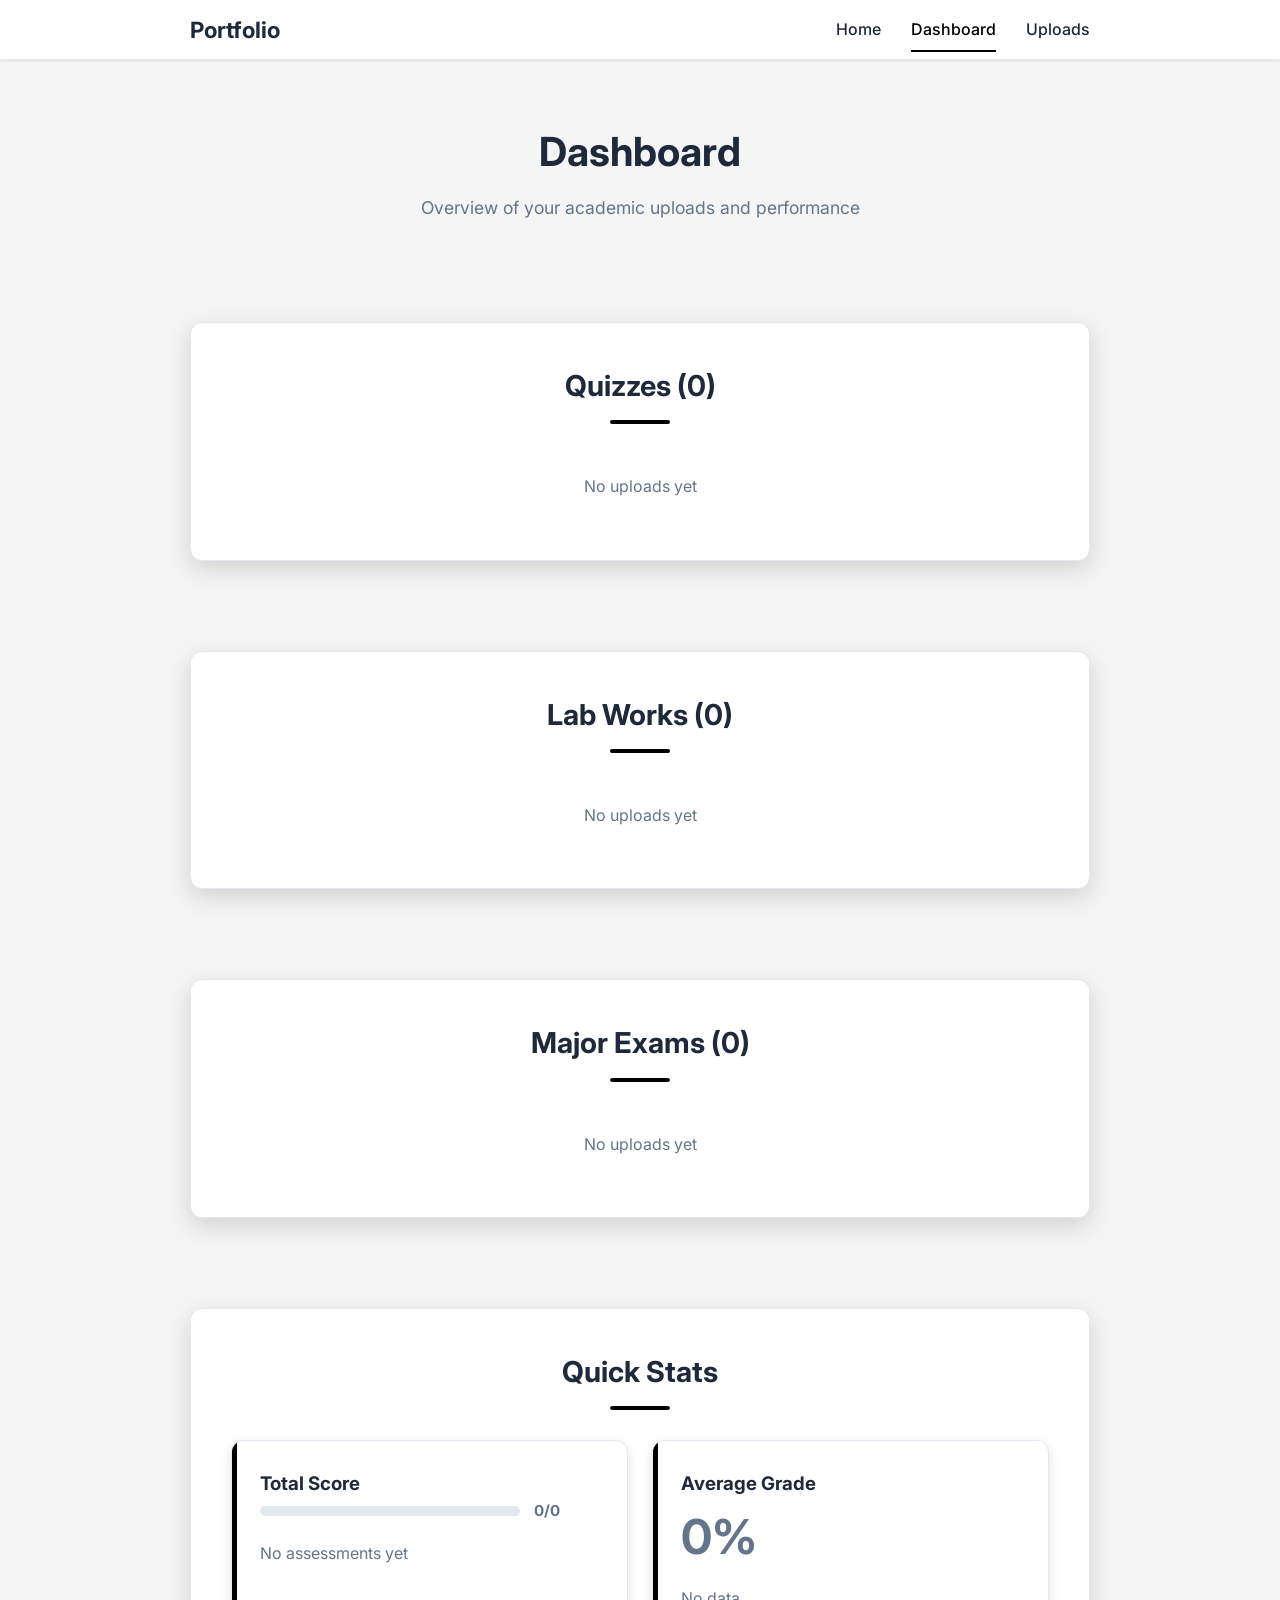
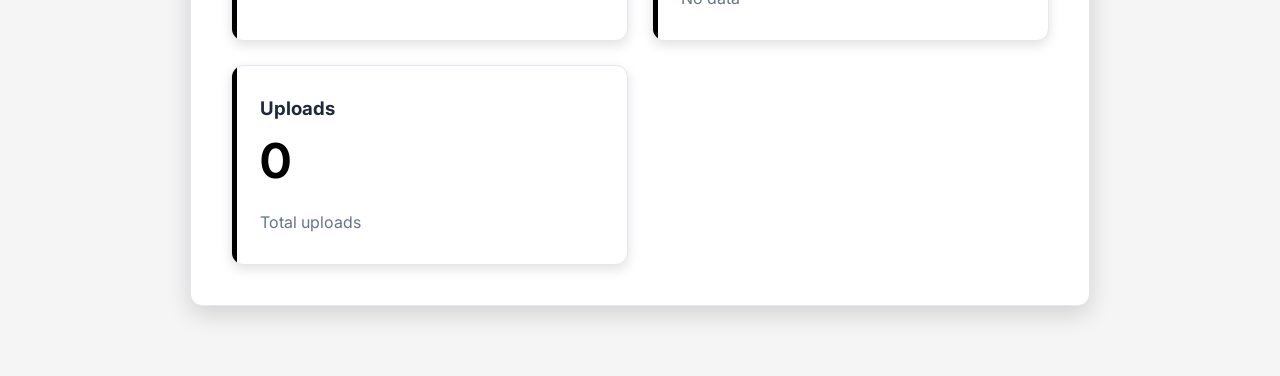
==== dashboard.html @ ac2b75e1 "Add files via upload" ====
<!DOCTYPE html>
<html lang="en">
<head>
    <meta charset="UTF-8">
    <meta name="viewport" content="width=device-width, initial-scale=1.0">
    <title>Dashboard | Academic Portfolio</title>
    <link rel="stylesheet" href="styles.css">
    <link href="https://fonts.googleapis.com/css2?family=Inter:wght@300;400;500;600;700&display=swap" rel="stylesheet">
    <link rel="preconnect" href="https://fonts.googleapis.com">
    <link rel="preconnect" href="https://fonts.gstatic.com" crossorigin>

<script src="app.js"></script>
<script>
window.uploads = JSON.parse(localStorage.getItem('uploads') || '[]');
function updateAll() {
  const totalScore = window.uploads.reduce((s, u) => s + u.score, 0);
  const totalMax = window.uploads.reduce((s, u) => s + u.maxScore, 0);
  document.querySelector('.total-score').textContent = `${totalScore}/${totalMax}`;
  document.querySelector('.avg-grade').textContent = totalMax ? ((totalScore / totalMax) * 100).toFixed(1) + '%' : '0%';
  document.querySelector('.total-uploads').textContent = window.uploads.length;
  
  ['quiz', 'lab', 'exam'].forEach(type => {
    const count = window.uploads.filter(u => u.type === type).length;
    const span = document.querySelector(`[data-type="${type}"] .count`);
    if (span) span.textContent = count;
    const grid = document.querySelector(`[data-type="${type}"] ~ .grades-grid`);
    if (grid) {
      const items = window.uploads.filter(u => u.type === type);
      grid.innerHTML = items.map(u => `
        <div class="task-card">
          <img src="${u.imagePreview}" class="task-image">
          <h4>${u.title}</h4>
          <div class="task-score">
            <div class="score-bar"><div class="score-fill" style="width:${u.percentage}"></div></div>
            <span>${u.score}/${u.maxScore}</span>
          </div>
        </div>
      `).join('') || '<div style="grid-column:1/-1;text-align:center;color:var(--text-muted);">No items</div>';
    }
  });
}
updateAll();
  window.addEventListener('storageUpdate', updateAll);
  window.uploads.forEach(u => {
    if (!u.percentage) {
      u.percentage = ((u.score / u.maxScore) * 100).toFixed(1) + '%';
      u.grade = parseFloat(u.percentage) >= 90 ? 'Excellent' : 'Good';
    }
  });
localStorage.setItem('uploads', JSON.stringify(window.uploads));
</script>

</head>
    
<body>
    <noscript>
        <div style="position:fixed;top:0;left:0;right:0;background:#ef4444;color:white;padding:1rem;text-align:center;z-index:9999;font-family:sans-serif;">
            JavaScript required for dashboard and uploads. Enable JS or use modern browser.
        </div>
    </noscript>
    <!-- Fixed top navigation bar - provides consistent navigation across all pages -->
    <!-- Logo, Home/Dashboard/Uploads links, mobile hamburger menu -->
    <nav class="top-nav">
        <div class="nav-container">
            <a href="index.html" class="nav-logo">Portfolio</a>
            <ul class="nav-menu">
                <li><a href="index.html" class="nav-link">Home</a></li>
                <li><a href="dashboard.html" class="nav-link active">Dashboard</a></li>
                <li class="dropdown">
                    <span class="nav-link dropdown-toggle">Uploads</span>
                    <ul class="dropdown-menu">
                        <li><a href="quiz-upload.html" class="dropdown-item">Quiz Upload</a></li>
                        <li><a href="lab-upload.html" class="dropdown-item">Lab Work Upload</a></li>
                        <li><a href="major-exam-upload.html" class="dropdown-item">Major Exam Upload</a></li>
                    </ul>
                </li>
            </ul>
            <div class="hamburger">
                <span></span>
                <span></span>
                <span></span>
            </div>
        </div>
    </nav>

    <div class="container" style="padding-top: 80px;">
        <main class="grades-section">
            <div style="text-align: center; margin-bottom: 40px;">
                <h1 style="font-size: 2.5rem; color: var(--primary-dark); margin-bottom: 10px;">Dashboard</h1>
                <p style="color: var(--text-muted); font-size: 1.1rem;">Overview of your academic uploads and performance</p>
            </div>

            <!-- Quizzes Section -->
            <div class="about-section">
<h2 class="section-title" data-type="quiz">Quizzes (<span class="count">0</span>)</h2>
                <div class="grades-grid" id="quizzes-grid">
                </div>
            </div>

            <!-- Lab Works Section -->
            <div class="about-section">
<h2 class="section-title" data-type="lab">Lab Works (<span class="count">0</span>)</h2>
                <div class="grades-grid">
                </div>
            </div>

            <!-- Major Exams Section -->
            <div class="about-section">
<h2 class="section-title" data-type="exam">Major Exams (<span class="count">0</span>)</h2>
                <div class="grades-grid">
                </div>
            </div>

            <!-- Quick Stats (Placeholder) -->
            <div class="about-section">
                <h2 class="section-title">Quick Stats</h2>
                <div class="grades-grid">
                    <div class="task-card">
                        <h3>Total Score</h3>
                        <div class="task-score">
                            <div class="score-bar">
                                <div class="score-fill excellent" style="width: 0%;"></div>
                            </div>
<span class="score-text total-score">0/0</span>
                        </div>
                        <p style="margin-top: 10px; color: var(--text-muted);">No assessments yet</p>
                    </div>
                    <div class="task-card">
                        <h3>Average Grade</h3>
<span class="avg-grade" style="font-size: 3rem; font-weight: 700; color: var(--text-muted);">—</span>
                        <p style="margin-top: 10px; color: var(--text-muted);">No data</p>
                    </div>
                    <div class="task-card">
                        <h3>Uploads</h3>
<div class="total-uploads" style="font-size: 3rem; font-weight: 700; color: var(--primary-blue);">0</div>
                        <p style="margin-top: 10px; color: var(--text-muted);">Total uploads</p>
                    </div>
                </div>
            </div>
        </main>
    </div>
</body>
</html>
---- styles.css ----
/* Tech/Corporate Student Portfolio Styles - Complete commented stylesheet */

/* Import Google Fonts for Inter font family with multiple weights for typography hierarchy */
@import url('https://fonts.googleapis.com/css2?family=Inter:wght@300;400;500;600;700&display=swap');

/* Universal reset and box-sizing for consistent layout calculations */
* {
    margin: 0;
    padding: 0;
    box-sizing: border-box;
}

/* CSS Custom Properties (variables) for consistent theming and easy maintenance */
:root {
    --primary-dark: #1e293b;        /* Main dark text and accent color */
    --nav-height: 60px;             /* Fixed height for navigation bar */
    --nav-bg: #ffffff;              /* Navigation background */
    --nav-border: #e5e5e5;          /* Navigation bottom border */

--primary-blue: #000000;        /* Primary accent color (used for borders, underlines) - black for B&W */
    --accent-cyan: #333333;         /* Secondary hover accent - dark gray */
    --accent-purple: #666666;       /* Purple accent for specific sections - gray */
--success: #000000;             /* Success state color - black */
    --warning: #333333;             /* Warning state color - dark gray */
    --danger: #666666;              /* Danger/error color - gray */
    --bg-light: #f5f5f5;            /* Light background color for cards */
    --bg-dark: #1e293b;             /* Dark background */
    --text-dark: #1e293b;           /* Primary text color */
    --text-muted: #64748b;          /* Secondary/muted text */
    --border-color: #e2e8f0;        /* General borders */
    --card-bg: #ffffff;             /* Card backgrounds */
    --shadow-sm: 0 1px 3px rgba(0, 0, 0, 0.1);     /* Small shadow for subtle elevation */
    --shadow-md: 0 4px 12px rgba(0, 0, 0, 0.12);   /* Medium shadow */
    --shadow-lg: 0 8px 24px rgba(0, 0, 0, 0.15);   /* Large shadow for prominent cards */
}

.profile-fallback {
    font-size: 3.5rem;
    color: var(--text-muted);
    font-weight: 200;
    z-index: 1;
}

/* Base body styling with font family fallback chain and light background */
body {
    font-family: 'Inter', -apple-system, BlinkMacSystemFont, 'Segoe UI', sans-serif;
    background: #f5f5f5;
    min-height: 100vh;
    padding: 40px 20px;
    color: var(--text-dark);
    line-height: 1.6;
}

/* Main content container - centers content with max-width constraint */
.container {
    max-width: 900px;
    margin: 0 auto;
}

/* Header styling - centered with bottom accent underline */
header {
    text-align: center;
    margin-bottom: 40px;
    position: relative;
}

header h1 {
    color: var(--primary-dark);
    font-size: 2.5rem;
    font-weight: 700;
    letter-spacing: -0.5px;
    position: relative;
    display: inline-block;
    padding-bottom: 12px;
}

/* Decorative underline accent below header using ::after pseudo-element */
header h1::after {
    content: '';
    position: absolute;
    bottom: 0;
    left: 50%;
    width: 80px;
    height: 4px;
    background: var(--primary-blue);
    border-radius: 2px;
}

/* Container for back button - left-aligned with margin */
.back-button-container {
    display: flex;
    justify-content: flex-start;
    margin-bottom: 24px;
}

/* Back button styling with icon, border, and hover effects */
.back-btn {
    display: inline-flex;
    align-items: center;
    gap: 8px;
    background: white;
    color: var(--primary-dark);
    padding: 12px 24px;
    border-radius: 8px;
    text-decoration: none;
    font-weight: 600;
    border: 2px solid var(--border-color);
    font-size: 0.9rem;
    letter-spacing: 0.3px;
    box-shadow: var(--shadow-sm);
}

.back-btn:hover {
    background: var(--primary-dark);
    color: white;
    border-color: var(--primary-dark);
}

/* Fixed top navigation bar styling */
.top-nav {
    position: fixed;
    top: 0;
    left: 0;
    right: 0;
    height: var(--nav-height);
    background: var(--nav-bg);
    border-bottom: 1px solid var(--nav-border);
    box-shadow: var(--shadow-sm);
    z-index: 1000;
    padding: 0 20px;
    display: flex;
    align-items: center;
    font-weight: 600;
}

/* Navigation container - centers content and handles layout */
.nav-container {
    max-width: 900px;
    margin: 0 auto;
    width: 100%;
    display: flex;
    justify-content: space-between;
    align-items: center;
}

/* Logo link styling */
.nav-logo {
    font-size: 1.4rem;
    font-weight: 700;
    color: var(--primary-dark);
    text-decoration: none;
}

/* Main navigation menu - flex list with gaps */
.nav-menu {
    display: flex;
    list-style: none;
    gap: 30px;
    align-items: center;
}

/* Individual nav links with underline animation on hover */
.nav-link {
    color: var(--text-dark);
    text-decoration: none;
    font-weight: 500;
    padding: 8px 0;
    position: relative;
    transition: color 0.3s;
}

.nav-link:hover,
.nav-link.active {
    color: var(--primary-blue);
}

/* Animated underline effect using ::after pseudo-element */
.nav-link::after {
    content: '';
    position: absolute;
    bottom: -5px;
    left: 0;
    width: 0;
    height: 2px;
    background: var(--primary-blue);
    transition: width 0.3s;
}

.nav-link:hover::after,
.nav-link.active::after {
    width: 100%;
}

/* Dropdown container positioning */
.dropdown {
    position: relative;
}

.dropdown-toggle {
    cursor: pointer;
}

/* Dropdown menu - positioned absolutely, hidden by default with transition */
.dropdown-menu {
    position: absolute;
    top: 100%;
    right: 0;
    background: var(--card-bg);
    border: 1px solid var(--border-color);
    border-radius: 8px;
    min-width: 180px;
    box-shadow: var(--shadow-lg);
    opacity: 0;
    visibility: hidden;
    transform: translateY(-10px);
    transition: all 0.3s;
    list-style: none;
    padding: 8px 0;
}

/* Show dropdown on parent hover with smooth transition */
.dropdown:hover .dropdown-menu {
    opacity: 1;
    visibility: visible;
    transform: translateY(0);
}

/* Individual dropdown items */
.dropdown-item {
    padding: 12px 20px;
    color: var(--text-dark);
    text-decoration: none;
    display: block;
    font-weight: 500;
}

.dropdown-item:hover {
    background: var(--bg-light);
    color: var(--primary-blue);
}

/* Mobile hamburger menu - hidden on desktop */
.hamburger {
    display: none;
    flex-direction: column;
    gap: 4px;
    cursor: pointer;
}

/* Individual hamburger lines with transition for animation */
.hamburger span {
    width: 25px;
    height: 3px;
    background: var(--primary-dark);
    transition: 0.3s;
}

/* Profile main section layout */
.profile-section {
    display: flex;
    flex-direction: column;
    align-items: center;
    gap: 30px;
}

/* Main profile card container */
.profile-card {
    background: var(--card-bg);
    border-radius: 12px;
    padding: 40px;
    width: 100%;
    max-width: 800px;
    box-shadow: var(--shadow-lg);
    border: 1px solid var(--border-color);
    position: relative;
    overflow: hidden;
}

/* Top accent bar using ::before pseudo-element */
.profile-card::before {
    content: '';
    position: absolute;
    top: 0;
    left: 0;
    right: 0;
    height: 6px;
    background: var(--primary-blue);
}

/* Two-column profile layout (photo left, info right) */
.profile-layout {
    display: flex;
    gap: 50px;
    align-items: flex-start;
}

/* Left photo section container */
.profile-photo-section {
    display: flex;
    flex-direction: column;
    align-items: center;
    gap: 24px;
    flex-shrink: 0;
}

/* Skills tags container under photo - flex wrap for responsive layout */
.skills-tags {
    display: flex;
    flex-wrap: wrap;
    gap: 8px;
    justify-content: center;
    max-width: 280px;
    padding: 12px 0;
}

/* Profile picture styling with hover effects and fallback support */
.profile-picture {
    width: 220px;
    height: 220px;
    border-radius: 12px;
    background: transparent;
    display: flex;
    align-items: center;
    justify-content: center;
    overflow: hidden;
    border: 4px solid var(--primary-blue);
    cursor: pointer;
    box-shadow: var(--shadow-md);
    position: relative;
}

/* Hover effect for profile picture */
.profile-picture:hover {
    border-color: var(--accent-cyan);
    box-shadow: var(--shadow-lg);
}

/* Fallback text styling inside profile picture */
.profile-picture span {
    font-size: 4rem;
    color: var(--text-muted);
    font-weight: 300;
    position: absolute;
}

/* Profile image positioning inside picture container */
.profile-picture img {
    width: 100%;
    height: 100%;
    object-fit: cover;
    position: absolute;
    top: 0;
    left: 0;
    display: block;
}

/* Right info section - flexible width */
.profile-info-section {
    flex: 1;
    min-width: 0;
}

/* Info section header with accent underline */
.profile-info-section h2 {
    color: var(--primary-dark);
    font-size: 1.4rem;
    font-weight: 600;
    margin-bottom: 24px;
    letter-spacing: -0.3px;
    position: relative;
    padding-bottom: 12px;
}

/* Gradient underline for info header */
.profile-info-section h2::after {
    content: '';
    position: absolute;
    bottom: 0;
    left: 0;
    width: 40px;
    height: 3px;
    background: linear-gradient(90deg, var(--primary-blue), var(--accent-cyan));
    border-radius: 2px;
}

/* Container for display info cards */
.display-info {
    display: flex;
    flex-direction: column;
    gap: 20px;
}

/* Individual info card styling */
.display-item {
    display: flex;
    flex-direction: column;
    gap: 8px;
    padding: 20px 24px;
    background: var(--bg-light);
    border-radius: 8px;
    border-left: 4px solid var(--primary-blue);
}

/* Hover effect for info cards */
.display-item:hover {
    background: var(--bg-light);
    border-left-color: var(--accent-cyan);
}

/* Info labels styling */
.display-label {
    color: var(--text-muted);
    font-size: 0.85rem;
    font-weight: 600;
    letter-spacing: 0.5px;
    text-transform: uppercase;
}

/* Info values styling */
.display-value {
    color: var(--primary-dark);
    font-size: 1.3rem;
    font-weight: 700;
}

/* Large prominent values */
.display-value.large-text {
    font-size: 1.8rem;
    font-weight: 700;
    letter-spacing: -0.3px;
}

/* Icon button styling */
.btn-icon {
    font-size: 1.1rem;
    display: inline-block;
}

/* Form section icons */
.form-icon {
    font-size: 1.3rem;
    margin-right: 8px;
}

/* Label accent dots */
.label-dot {
    color: var(--primary-blue);
    font-size: 0.5rem;
    margin-right: 6px;
}

/* Action buttons container */
.action-buttons {
    display: flex;
    gap: 16px;
    flex-wrap: wrap;
    justify-content: center;
    margin-top: 10px;
}

/* Navigation/action buttons */
.nav-btn {
    padding: 16px 36px;
    border-radius: 8px;
    text-decoration: none;
    font-size: 1rem;
    font-weight: 600;
    display: inline-flex;
    align-items: center;
    gap: 10px;
    letter-spacing: 0.3px;
    font-family: 'Inter', sans-serif;
}

/* Grades button specific styling */

/* No .grades-btn - unified with .add-btn/nav-btn/back-btn B&W */


.grades-btn:hover {
    background: var(--primary-blue);
}

/* Grades/dashboard section layout */
.grades-section {
    display: flex;
    flex-direction: column;
    gap: 30px;
}

/* Add task/upload form styling */
.add-task-form {
    background: var(--card-bg);
    border-radius: 12px;
    padding: 36px;
    box-shadow: var(--shadow-lg);
    border: 1px solid var(--border-color);
    position: relative;
    overflow: hidden;
}

/* Top accent bar for forms */
.add-task-form::before {
    content: '';
    position: absolute;
    top: 0;
    left: 0;
    right: 0;
    height: 5px;
    background: var(--accent-purple);
}

/* Form hover effect (empty for now) */
.add-task-form:hover {
}

/* Form headers with accent underline */
.add-task-form h3 {
    color: var(--primary-dark);
    margin-bottom: 28px;
    font-size: 1.3rem;
    font-weight: 600;
    position: relative;
    display: inline-flex;
    align-items: center;
    letter-spacing: -0.3px;
}

/* Underline accent for form headers */
.add-task-form h3::after {
    content: '';
    display: block;
    width: 50px;
    height: 3px;
    background: var(--accent-purple);
    margin-top: 10px;
    border-radius: 2px;
}

/* Two-column form layout */
.form-row {
    display: flex;
    gap: 20px;
    flex-wrap: wrap;
}

/* Individual form input groups */
.input-group {
    display: flex;
    flex-direction: column;
    gap: 10px;
}

/* Full-width input groups */
.input-group.full-width {
    width: 100%;
    margin-top: 8px;
}

/* Form labels with accent dots */
.input-group label {
    color: var(--text-muted);
    font-weight: 600;
    font-size: 0.85rem;
    letter-spacing: 0.5px;
    text-transform: uppercase;
    display: flex;
    align-items: center;
}

/* Form input fields styling */
.input-group input[type="text"],
.input-group input[type="number"] {
    padding: 14px 18px;
    border: 2px solid var(--border-color);
    border-radius: 8px;
    font-size: 1rem;
    background: #f8fafc;
    font-family: 'Inter', sans-serif;
    color: var(--text-dark);
}

/* Input focus states */
.input-group input[type="text"]:focus,
.input-group input[type="number"]:focus {
    outline: none;
    border-color: var(--primary-blue);
    background: white;
}

/* Placeholder text styling */
.input-group input::placeholder {
    color: var(--text-muted);
}

/* File upload wrapper */
.file-upload-wrapper {
    display: flex;
    align-items: center;
    gap: 12px;
    flex-wrap: wrap;
}

/* File inputs - VISIBLE for testing */
.file-input-visible {
    display: block !important;
    position: static !important;
    opacity: 1 !important;
    width: auto !important;
    height: auto !important;
    margin-right: 10px;
}
.file-upload-btn {
    cursor: pointer;
}


/* Styled file upload button with dashed border */
.file-upload-btn {
    background: var(--bg-light);
    color: var(--text-dark);
    padding: 12px 24px;
    border: 2px dashed var(--border-color);
    border-radius: 8px;
    cursor: pointer;
    font-size: 0.9rem;
    font-weight: 600;
    display: flex;
    align-items: center;
    gap: 8px;
}

/* File upload button hover */
.file-upload-btn:hover {
    border-color: var(--primary-blue);
    background: var(--bg-light);
    border-style: solid;
}

/* Upload icon sizing */
.upload-icon {
    font-size: 1.2rem;
}

/* File name display text */
.file-name {
    color: var(--text-muted);
    font-size: 0.85rem;
    font-weight: 500;
}

/* Primary action buttons (Add/Submit) */

.add-btn, .nav-btn, .back-btn {
    background: #000;
    color: #fff;
    border: 2px solid #000;
    border-radius: 8px;
    font-size: 1rem;
    font-weight: 600;
    cursor: pointer;
    letter-spacing: 0.5px;
    font-family: 'Inter', sans-serif;
    margin-top: 28px;
    display: inline-flex;
    align-items: center;
    gap: 10px;
    padding: 16px 36px;
    text-decoration: none;
    box-shadow: none;
}
.add-btn:hover, .nav-btn:hover, .back-btn:hover {
    background: #fff;
    color: #000;
}


/* Add button hover state */
.add-btn:hover {
    background: var(--accent-cyan);
}

/* Section containers (about, skills, projects, grades) */
.about-section,
.skills-section,
.projects-section {
    background: var(--card-bg);
    border-radius: 12px;
    padding: 40px;
    margin: 30px 0;
    box-shadow: var(--shadow-lg);
    border: 1px solid var(--border-color);
}

/* Section title styling with centered underline */
.section-title {
    color: var(--primary-dark);
    font-size: 1.8rem;
    font-weight: 700;
    margin-bottom: 30px;
    text-align: center;
    position: relative;
    padding-bottom: 15px;
}

/* Section title underline accent */
.section-title::after {
    content: '';
    position: absolute;
    bottom: 0;
    left: 50%;
    transform: translateX(-50%);
    width: 60px;
    height: 4px;
    background: var(--primary-blue);
    border-radius: 2px;
}

/* Skills grid layout (now also used for tags) */
.skills-grid {
    display: flex;
    flex-wrap: wrap;
    gap: 16px;
    justify-content: center;
    list-style: none;
    padding: 0;
}

/* Projects responsive grid */
.projects-grid {
    display: grid;
    grid-template-columns: repeat(auto-fill, minmax(280px, 1fr));
    gap: 24px;
}

/* Skill badge styling - fitted text borders with hover fill effect */
.skill-item {
    padding: 8px 16px;
    border-radius: 20px;
    text-align: center;
    border: 2px solid var(--primary-blue);
    flex: 0 0 auto;
    transition: all 0.3s;
    background: transparent;
    white-space: nowrap;
}

/* Skill badge hover - fills background and changes text color */
.skill-item:hover {
    background: var(--primary-blue);
    color: white;
}

/* Project card styling */
.project-card {
    background: var(--bg-light);
    padding: 24px;
    border-radius: 12px;
    border-left: 4px solid var(--primary-blue);
    text-align: center;
    transition: all 0.3s;
}

/* Hover effects for cards and badges */
.skill-item:hover,
.project-card:hover {
    box-shadow: var(--shadow-md);
    border-left-color: var(--accent-cyan);
}

/* Additional skill hover (conflicting, but preserved for compatibility) */
.skill-item:hover {
    background: var(--bg-light);
}

/* Skill/project name typography */
.skill-name {
    font-weight: 600;
    font-size: 1rem;
    color: var(--primary-dark);
}

/* Project links styling */
.project-link {
    color: var(--primary-blue);
    text-decoration: none;
    font-weight: 600;
    margin-top: 12px;
    display: inline-block;
}

/* Project link hover underline */
.project-link:hover {
    text-decoration: underline;
}

/* Grades grid responsive layout */
.grades-grid {
    display: grid;
    grid-template-columns: repeat(auto-fill, minmax(300px, 1fr));
    gap: 24px;
}

/* Task/grade card styling */
.task-card {
    background: var(--card-bg);
    border-radius: 12px;
    padding: 28px;
    box-shadow: var(--shadow-md);
    position: relative;
    overflow: hidden;
    border: 1px solid var(--border-color);
}

/* Left accent bar for task cards */
.task-card::before {
    content: '';
    position: absolute;
    top: 0;
    left: 0;
    width: 5px;
    height: 100%;
    background: var(--primary-blue);
}

/* Task card hover elevation */
.task-card:hover {
    box-shadow: var(--shadow-lg);
    border-color: var(--primary-blue);
}

/* Task image container */
.task-image {
    width: 100%;
    height: 140px;
    object-fit: cover;
    border-radius: 8px;
    margin-bottom: 18px;
    background: linear-gradient(135deg, #f1f5f9 0%, #e2e8f0 100%);
}

/* Task title styling */
.task-name {
    color: var(--primary-dark);
    font-size: 1.15rem;
    font-weight: 700;
    margin-bottom: 18px;
    letter-spacing: -0.3px;
}

/* Score bar container */
.task-score {
    display: flex;
    align-items: center;
    gap: 14px;
    margin-bottom: 18px;
}

/* Progress bar background */
.score-bar {
    flex: 1;
    height: 10px;
    background: #e2e8f0;
    border-radius: 5px;
    overflow: hidden;
    position: relative;
}

/* Score bar empty state */
.score-bar::before {
    content: '';
}

/* Score fill bar */
.score-fill {
    height: 100%;
    border-radius: 5px;
}

/* Score fill gradient for excellent grades */
.score-fill.excellent {
    background: linear-gradient(90deg, #10b981, #34d399);
}

/* Score fill gradient for good grades */
.score-fill.good {
    background: linear-gradient(90deg, #3b82f6, #60a5fa);
}

/* Score fill gradient for average grades */
.score-fill.average {
    background: linear-gradient(90deg, #f59e0b, #fbbf24);
}

/* Score fill gradient for low grades */
.score-fill.low {
    background: linear-gradient(90deg, #ef4444, #f87171);
}

/* Score text display */
.score-text {
    font-weight: 700;
    min-width: 65px;
    font-size: 0.95rem;
    color: var(--text-muted);
}

/* Delete button styling with danger theme */
.delete-btn {
    background: white;
    color: var(--danger);
    border: 2px solid var(--danger);
    padding: 12px 20px;
    border-radius: 8px;
    cursor: pointer;
    font-size: 0.8rem;
    font-weight: 700;
    width: 100%;
    letter-spacing: 0.5px;
    text-transform: uppercase;
    font-family: 'Inter', sans-serif;
    display: flex;
    align-items: center;
    justify-content: center;
    gap: 8px;
}

/* Delete button - X close */
.delete-btn {
    position: absolute;
    top: 8px;
    right: 8px;
    width: 24px;
    height: 24px;
    border: 2px solid #ef4444;
    background: white;
    border-radius: 50%;
    color: #ef4444;
    font-size: 12px;
    font-weight: bold;
    cursor: pointer;
    display: flex;
    align-items: center;
    justify-content: center;
    line-height: 1;
}
.delete-btn:hover {
    background: #ef4444;
    color: white;
}

/* Upload success styling */
.file-upload-wrapper.success {
  border-color: #10b981;
  background: rgba(16, 185, 129, 0.1);
}
.add-btn:disabled {
  background: #10b981 !important;
  border-color: #10b981 !important;
}

/* Tablet responsive adjustments */
@media (max-width: 768px) {
    /* Stack profile columns vertically on tablet */
    .profile-layout {
        flex-direction: column;
        align-items: center;
        gap: 30px;
    }
    
    /* Center info section content on tablet */
    .profile-info-section {
        width: 100%;
        text-align: center;
    }
    
    /* Center info header underline on tablet */
    .profile-info-section h2::after {
        left: 50%;
        transform: translateX(-50%);
    }
    
    /* Left-align display items on tablet */
    .display-item {
        text-align: left;
    }
    
    /* Smaller header on tablet */
    header h1 {
        font-size: 1.8rem;
    }
    
    /* Stack form rows vertically */
    .form-row {
        flex-direction: column;
    }
    
    /* Single column grades grid on tablet */
    .grades-grid {
        grid-template-columns: 1fr;
    }
}

/* Mobile navigation adjustments */
@media (max-width: 768px) {
    /* Reduce nav padding on mobile */
    .top-nav {
        padding: 0 16px;
    }

    /* Hide desktop menu on mobile, show when mobile-open */
    .nav-menu {
        display: none;
    }
    .nav-menu.mobile-open {
        display: flex;
        flex-direction: column;
        position: absolute;
        top: var(--nav-height);
        left: 0;
        right: 0;
        background: var(--nav-bg);
        border-top: 1px solid var(--nav-border);
        padding: 20px 0;
        box-shadow: var(--shadow-md);
    }
    .nav-menu.mobile-open .dropdown-menu {
        position: static;
        box-shadow: none;
        border: none;
        opacity: 1;
        visibility: visible;
        transform: none;
    }
    .nav-menu.mobile-open .nav-link {
        padding: 12px 20px;
        border-bottom: 1px solid var(--bg-light);
    }

    /* Hamburger active state */
    .hamburger.active span:nth-child(1) {
        transform: rotate(-45deg) translate(-5px, 6px);
    }
    .hamburger.active span:nth-child(2) {
        opacity: 0;
    }
    .hamburger.active span:nth-child(3) {
        transform: rotate(45deg) translate(-5px, -6px);
    }

    /* Show hamburger on mobile */
    .hamburger {
        display: flex;
    }

    /* Add top padding to content for fixed nav */
    .container {
        padding-top: var(--nav-height);
    }

    /* Account for nav height in sections */
    .profile-section,
    .grades-section {
        padding-top: var(--nav-height);
    }
}

/* Phone responsive adjustments */
@media (max-width: 480px) {
    /* Reduce body padding on phone */
    body {
        padding: 20px 16px;
    }
    
    /* Smaller profile picture on phone */
    .profile-picture {
        width: 180px;
        height: 180px;
    }
    
    /* Reduce card padding on phone */
    .profile-card {
        padding: 24px;
    }
    
    /* Smaller large values on phone */
    .display-value.large-text {
        font-size: 1.4rem;
    }
    
    /* Reduce form padding on phone */
    .add-task-form {
        padding: 24px;
    }
}

/* Animations section - all entrance animations removed */
.profile-card,
.add-task-form,
.task-card,
.about-section,
.skills-section,
.projects-section {
}

.top-nav {
}
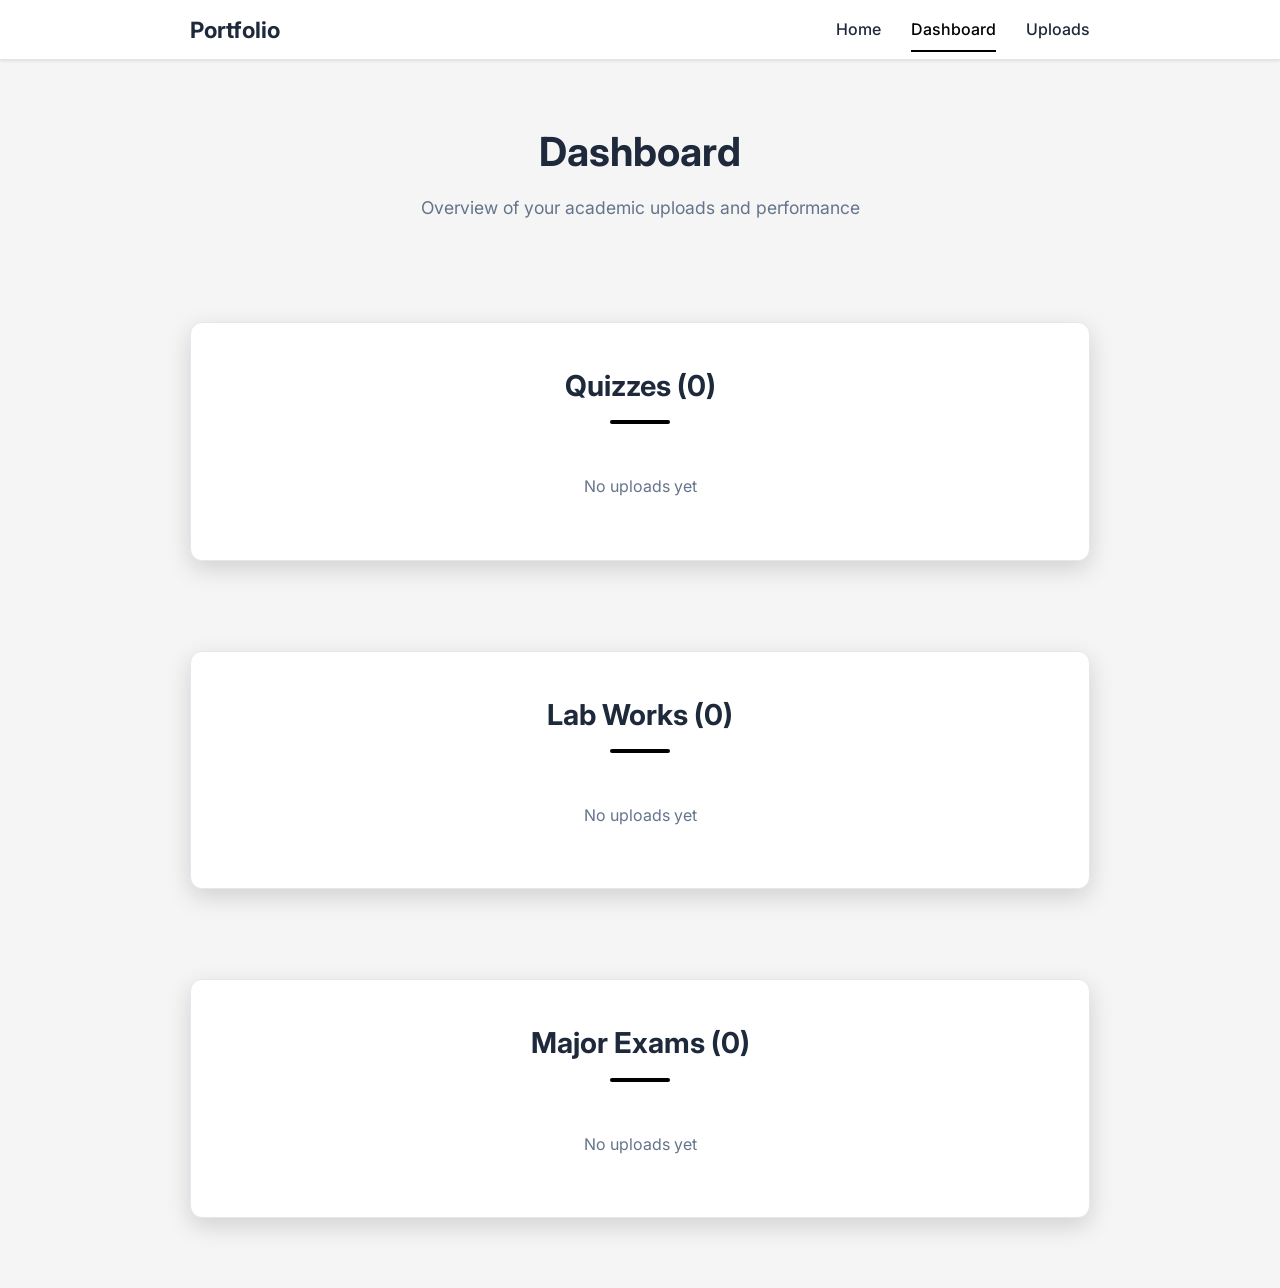
==== commit 83b75840: "dashboard.html" ====
--- a/dashboard.html
+++ b/dashboard.html
@@ -111,34 +111,8 @@
                 </div>
             </div>
 
-            <!-- Quick Stats (Placeholder) -->
-            <div class="about-section">
-                <h2 class="section-title">Quick Stats</h2>
-                <div class="grades-grid">
-                    <div class="task-card">
-                        <h3>Total Score</h3>
-                        <div class="task-score">
-                            <div class="score-bar">
-                                <div class="score-fill excellent" style="width: 0%;"></div>
-                            </div>
-<span class="score-text total-score">0/0</span>
-                        </div>
-                        <p style="margin-top: 10px; color: var(--text-muted);">No assessments yet</p>
-                    </div>
-                    <div class="task-card">
-                        <h3>Average Grade</h3>
-<span class="avg-grade" style="font-size: 3rem; font-weight: 700; color: var(--text-muted);">—</span>
-                        <p style="margin-top: 10px; color: var(--text-muted);">No data</p>
-                    </div>
-                    <div class="task-card">
-                        <h3>Uploads</h3>
-<div class="total-uploads" style="font-size: 3rem; font-weight: 700; color: var(--primary-blue);">0</div>
-                        <p style="margin-top: 10px; color: var(--text-muted);">Total uploads</p>
-                    </div>
-                </div>
-            </div>
+
         </main>
     </div>
 </body>
 </html>
-
